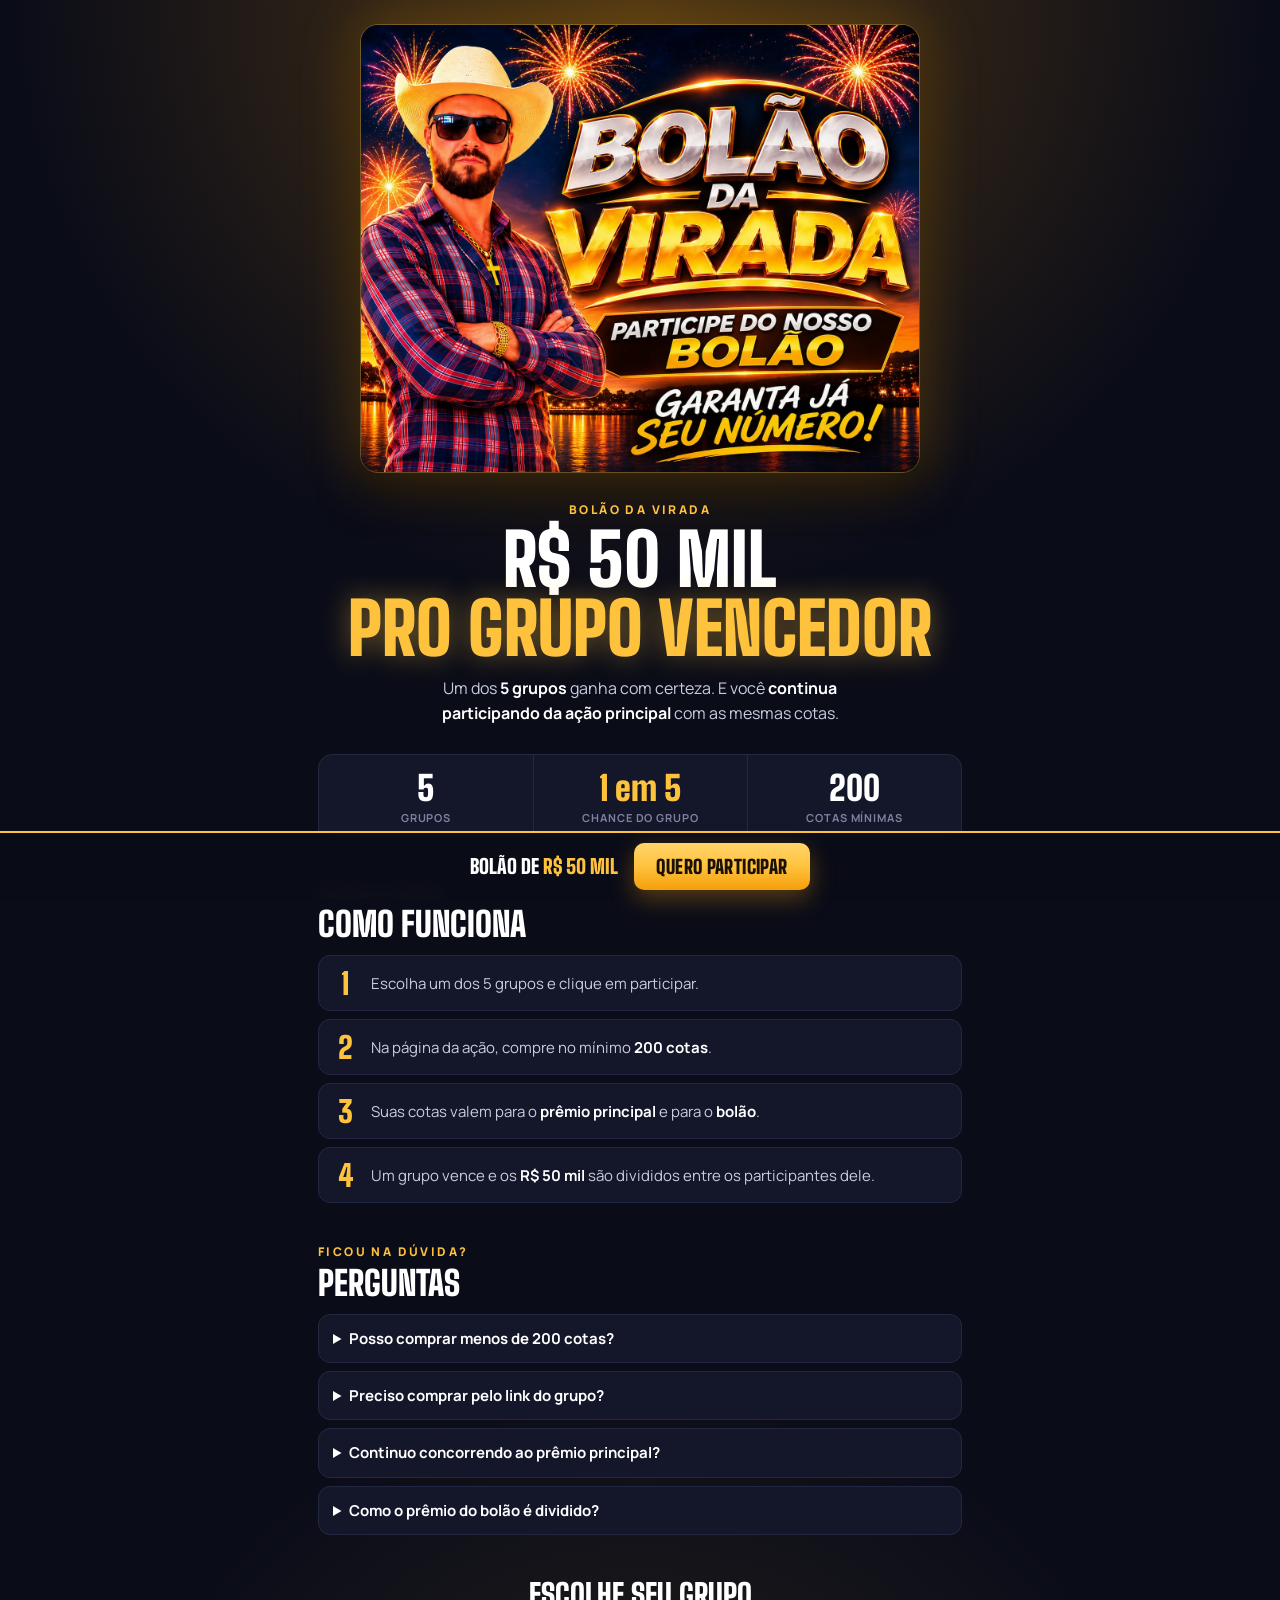
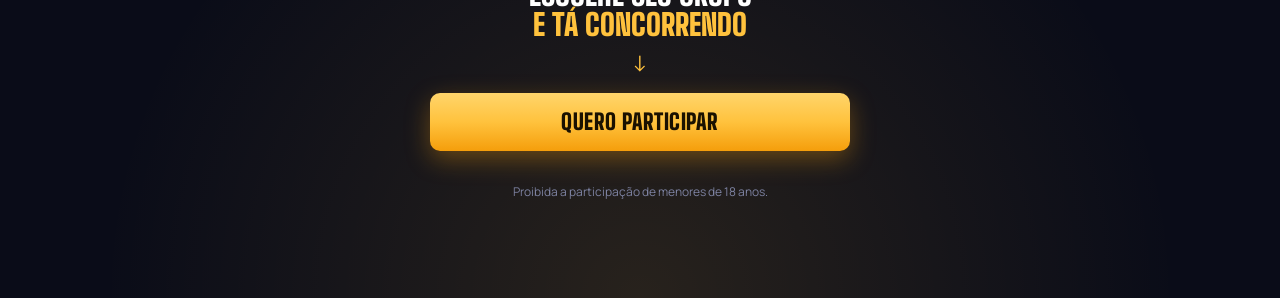
==== index.html @ 61e2e79c "Nova landing escura em tela cheia, estilo letreiro com brilho dourado" ====
<!DOCTYPE html>
<html lang="pt-BR">
<head>
  <meta charset="UTF-8" />
  <meta name="viewport" content="width=device-width, initial-scale=1.0" />
  <title>Bolão da Virada</title>
  <meta name="description" content="Compre 200 cotas pelo link do seu grupo e concorra também a R$ 50 mil. Um dos 5 grupos é vencedor garantido." />
  <meta property="og:title" content="Bolão da Virada" />
  <meta property="og:description" content="Concorra a R$ 50 mil no bolão. Um dos 5 grupos é vencedor garantido!" />
  <meta property="og:image" content="https://bolaotaigo.netlify.app/assets/banner.jpg?v=2" />
  <link rel="preconnect" href="https://fonts.googleapis.com" />
  <link rel="preconnect" href="https://fonts.gstatic.com" crossorigin />
  <link href="https://fonts.googleapis.com/css2?family=Big+Shoulders+Display:wght@800;900&family=Manrope:wght@400;600;700;800&display=swap" rel="stylesheet" />
  <link rel="stylesheet" href="assets/style.css?v=14" />
</head>
<body>
  <main class="pagina">
    <img class="banner" src="assets/banner.jpg?v=2" width="1402" height="1122"
         alt="Bolão da Virada: participe do nosso bolão. Garanta já seu número!" />

    <section class="chamada">
      <div class="kicker">Bolão da Virada</div>
      <h1 class="titulo">R$ 50 mil<br /><span class="ouro">pro grupo vencedor</span></h1>
      <p>Um dos <b>5 grupos</b> ganha com certeza. E você <b>continua participando da ação principal</b> com as mesmas cotas.</p>
    </section>

    <div class="numeros">
      <div class="numero"><strong>5</strong><span>grupos</span></div>
      <div class="numero"><strong class="ouro">1 em 5</strong><span>chance do grupo</span></div>
      <div class="numero"><strong>200</strong><span>cotas mínimas</span></div>
    </div>

    <section class="secao">
      <div class="kicker">Passo a passo</div>
      <h2>Como funciona</h2>
      <div class="passos">
        <div class="passo"><span class="n">1</span><span>Escolha um dos 5 grupos e clique em participar.</span></div>
        <div class="passo"><span class="n">2</span><span>Na página da ação, compre no mínimo <b>200 cotas</b>.</span></div>
        <div class="passo"><span class="n">3</span><span>Suas cotas valem para o <b>prêmio principal</b> e para o <b>bolão</b>.</span></div>
        <div class="passo"><span class="n">4</span><span>Um grupo vence e os <b>R$ 50 mil</b> são divididos entre os participantes dele.</span></div>
      </div>
    </section>

    <section class="secao">
      <div class="kicker">Ficou na dúvida?</div>
      <h2>Perguntas</h2>
      <div class="faq">
        <details>
          <summary>Posso comprar menos de 200 cotas?</summary>
          <p>Não. Para entrar no bolão, o pedido mínimo é de 200 cotas. Se quiser, pode comprar mais.</p>
        </details>
        <details>
          <summary>Preciso comprar pelo link do grupo?</summary>
          <p>Sim. É pelo link que a gente sabe de qual grupo você faz parte. Compras feitas por fora não entram no bolão.</p>
        </details>
        <details>
          <summary>Continuo concorrendo ao prêmio principal?</summary>
          <p>Sim. Suas cotas valem normalmente para o prêmio principal da ação. O bolão é um prêmio a mais.</p>
        </details>
        <details>
          <summary>Como o prêmio do bolão é dividido?</summary>
          <p>Os R$ 50 mil vão para o grupo vencedor e são divididos entre todos os participantes desse grupo.</p>
        </details>
      </div>
    </section>

    <div class="cta-texto">Escolhe seu grupo <span class="ouro">e tá concorrendo</span></div>
    <span class="seta">↓</span>
    <a class="btn" href="como-funciona.html">Quero participar</a>

    <p class="aviso">Proibida a participação de menores de 18 anos.</p>
  </main>

  <div class="barra">
    <div class="dentro">
      <span class="info">Bolão de <span class="ouro">R$ 50 mil</span></span>
      <a class="btn" href="como-funciona.html">Quero participar</a>
    </div>
  </div>
</body>
</html>
---- assets/style.css ----
/* Landing escura em tela cheia, com brilho dourado e títulos de letreiro */
:root {
  --fundo: #0a0c18;
  --painel: #131729;
  --painel-borda: #232842;
  --ouro: #ffc23d;
  --ouro-escuro: #f59e0b;
  --texto: #c9cce0;
  --branco: #fff;
  --cinza: #7d82a1;
  --largura: 680px;
}

* { box-sizing: border-box; margin: 0; padding: 0; }

html { background: var(--fundo); }
body {
  font-family: "Manrope", Arial, sans-serif;
  font-size: 15px;
  line-height: 1.55;
  color: var(--texto);
  min-height: 100vh;
  background:
    radial-gradient(ellipse 70% 45% at 50% 0%, rgba(245, 158, 11, 0.28), transparent 70%),
    radial-gradient(ellipse 60% 40% at 50% 100%, rgba(255, 194, 61, 0.12), transparent 70%),
    var(--fundo);
  padding-bottom: 96px;
}
body.sem-barra { padding-bottom: 32px; }

a { color: inherit; text-decoration: none; }
b, strong { color: var(--branco); font-weight: 700; }
.ouro { color: var(--ouro); }

.pagina { max-width: var(--largura); margin: 0 auto; padding: 24px 18px 0; }

/* Banner */
.banner {
  display: block;
  width: 100%;
  max-width: 560px;
  height: auto;
  margin: 0 auto;
  border-radius: 18px;
  border: 1px solid rgba(255, 194, 61, 0.35);
  box-shadow: 0 0 60px rgba(245, 158, 11, 0.3), 0 20px 40px rgba(0, 0, 0, 0.5);
}

/* Títulos de letreiro */
.chamada { text-align: center; margin-top: 28px; }
.kicker {
  font-size: 12px;
  font-weight: 800;
  letter-spacing: 0.2em;
  text-transform: uppercase;
  color: var(--ouro);
}
.titulo {
  font-family: "Big Shoulders Display", Impact, sans-serif;
  font-weight: 900;
  text-transform: uppercase;
  line-height: 0.95;
  color: var(--branco);
  font-size: clamp(44px, 11vw, 72px);
  margin-top: 6px;
}
.titulo .ouro { text-shadow: 0 0 28px rgba(255, 194, 61, 0.45); }
.chamada p { max-width: 460px; margin: 14px auto 0; font-size: 16px; }

/* Números */
.numeros {
  display: grid;
  grid-template-columns: repeat(3, 1fr);
  margin-top: 28px;
  background: var(--painel);
  border: 1px solid var(--painel-borda);
  border-radius: 14px;
}
.numero { padding: 16px 10px; text-align: center; }
.numero + .numero { border-left: 1px solid var(--painel-borda); }
.numero strong {
  display: block;
  font-family: "Big Shoulders Display", Impact, sans-serif;
  font-weight: 900;
  font-size: 34px;
  line-height: 1;
  color: var(--branco);
}
.numero strong.ouro { color: var(--ouro); }
.numero span { font-size: 11px; font-weight: 700; letter-spacing: 0.08em; text-transform: uppercase; color: var(--cinza); }

/* Seções */
.secao { margin-top: 40px; }
.secao h2 {
  font-family: "Big Shoulders Display", Impact, sans-serif;
  font-weight: 900;
  text-transform: uppercase;
  font-size: 34px;
  line-height: 1;
  color: var(--branco);
  margin: 4px 0 14px;
}

.passos { display: grid; gap: 8px; }
.passo {
  display: flex;
  gap: 14px;
  align-items: center;
  background: var(--painel);
  border: 1px solid var(--painel-borda);
  border-radius: 12px;
  padding: 12px 14px;
}
.passo .n {
  flex: none;
  font-family: "Big Shoulders Display", Impact, sans-serif;
  font-weight: 900;
  font-size: 30px;
  line-height: 1;
  color: var(--ouro);
  width: 24px;
  text-align: center;
}

.faq { display: grid; gap: 8px; }
.faq details { background: var(--painel); border: 1px solid var(--painel-borda); border-radius: 12px; }
.faq summary { cursor: pointer; padding: 12px 14px; font-weight: 700; color: var(--branco); }
.faq details p { padding: 0 14px 14px; }

/* Chamada para escolher o grupo */
.cta-texto {
  text-align: center;
  font-family: "Big Shoulders Display", Impact, sans-serif;
  font-weight: 900;
  text-transform: uppercase;
  font-size: 30px;
  line-height: 1;
  color: var(--branco);
  margin-top: 44px;
}
.cta-texto .ouro { display: block; }
.seta { display: block; text-align: center; color: var(--ouro); font-size: 22px; margin: 6px 0 14px; }

.btn {
  display: block;
  width: 100%;
  max-width: 420px;
  margin: 0 auto;
  text-align: center;
  background: linear-gradient(180deg, #ffd56b, var(--ouro) 50%, var(--ouro-escuro));
  color: #1a1100;
  font-family: "Big Shoulders Display", Impact, sans-serif;
  font-weight: 900;
  text-transform: uppercase;
  font-size: 22px;
  letter-spacing: 0.02em;
  padding: 12px 20px;
  border-radius: 10px;
  box-shadow: 0 8px 24px rgba(245, 158, 11, 0.35);
  transition: transform 0.15s;
}
.btn:hover { transform: translateY(-1px); }

.aviso { text-align: center; font-size: 12px; color: var(--cinza); margin-top: 32px; }

/* Barra fixa */
.barra {
  position: fixed;
  left: 0;
  right: 0;
  bottom: 0;
  z-index: 10;
  background: rgba(10, 12, 24, 0.95);
  border-top: 2px solid var(--ouro);
  backdrop-filter: blur(6px);
}
.barra .dentro {
  max-width: var(--largura);
  margin: 0 auto;
  padding: 10px 18px;
  display: flex;
  align-items: center;
  justify-content: center;
  gap: 16px;
}
.barra .info {
  font-family: "Big Shoulders Display", Impact, sans-serif;
  font-weight: 900;
  text-transform: uppercase;
  font-size: 20px;
  color: var(--branco);
  white-space: nowrap;
}
.barra .btn { width: auto; margin: 0; font-size: 19px; padding: 9px 22px; }

/* Grupos */
.grupos {
  display: grid;
  grid-template-columns: repeat(5, 1fr);
  gap: 10px;
  margin-top: 8px;
}
.grupo {
  display: flex;
  flex-direction: column;
  align-items: center;
  text-align: center;
  background: var(--painel);
  border: 1px solid var(--painel-borda);
  border-radius: 14px;
  padding: 16px 10px 12px;
  transition: border-color 0.15s, transform 0.15s;
}
.grupo:hover { border-color: var(--ouro); transform: translateY(-2px); }
.g-rotulo { font-size: 11px; font-weight: 800; letter-spacing: 0.18em; color: var(--cinza); }
.g-num {
  font-family: "Big Shoulders Display", Impact, sans-serif;
  font-weight: 900;
  font-size: 54px;
  line-height: 1;
  color: var(--ouro);
  text-shadow: 0 0 22px rgba(255, 194, 61, 0.35);
  margin: 2px 0 12px;
}
.g-cta {
  width: 100%;
  background: linear-gradient(180deg, #ffd56b, var(--ouro) 50%, var(--ouro-escuro));
  color: #1a1100;
  font-family: "Big Shoulders Display", Impact, sans-serif;
  font-weight: 900;
  text-transform: uppercase;
  font-size: 17px;
  padding: 6px;
  border-radius: 8px;
}
.grupo.pendente { opacity: 0.45; cursor: not-allowed; }
.grupo.pendente:hover { border-color: var(--painel-borda); transform: none; }
.grupo.pendente .g-cta { background: var(--painel-borda); color: var(--cinza); }

.voltar { display: block; text-align: center; margin-top: 24px; font-weight: 700; color: var(--texto); }
.voltar:hover { color: var(--branco); }

@media (max-width: 640px) {
  .grupos { grid-template-columns: 1fr 1fr; }
  .grupo:last-child:nth-child(odd) { grid-column: 1 / -1; }
  .barra .info { font-size: 16px; }
  .barra .btn { font-size: 17px; padding: 8px 16px; }
  .numero strong { font-size: 28px; }
}
@media (max-width: 380px) {
  .barra .info { display: none; }
  .barra .btn { width: 100%; }
}
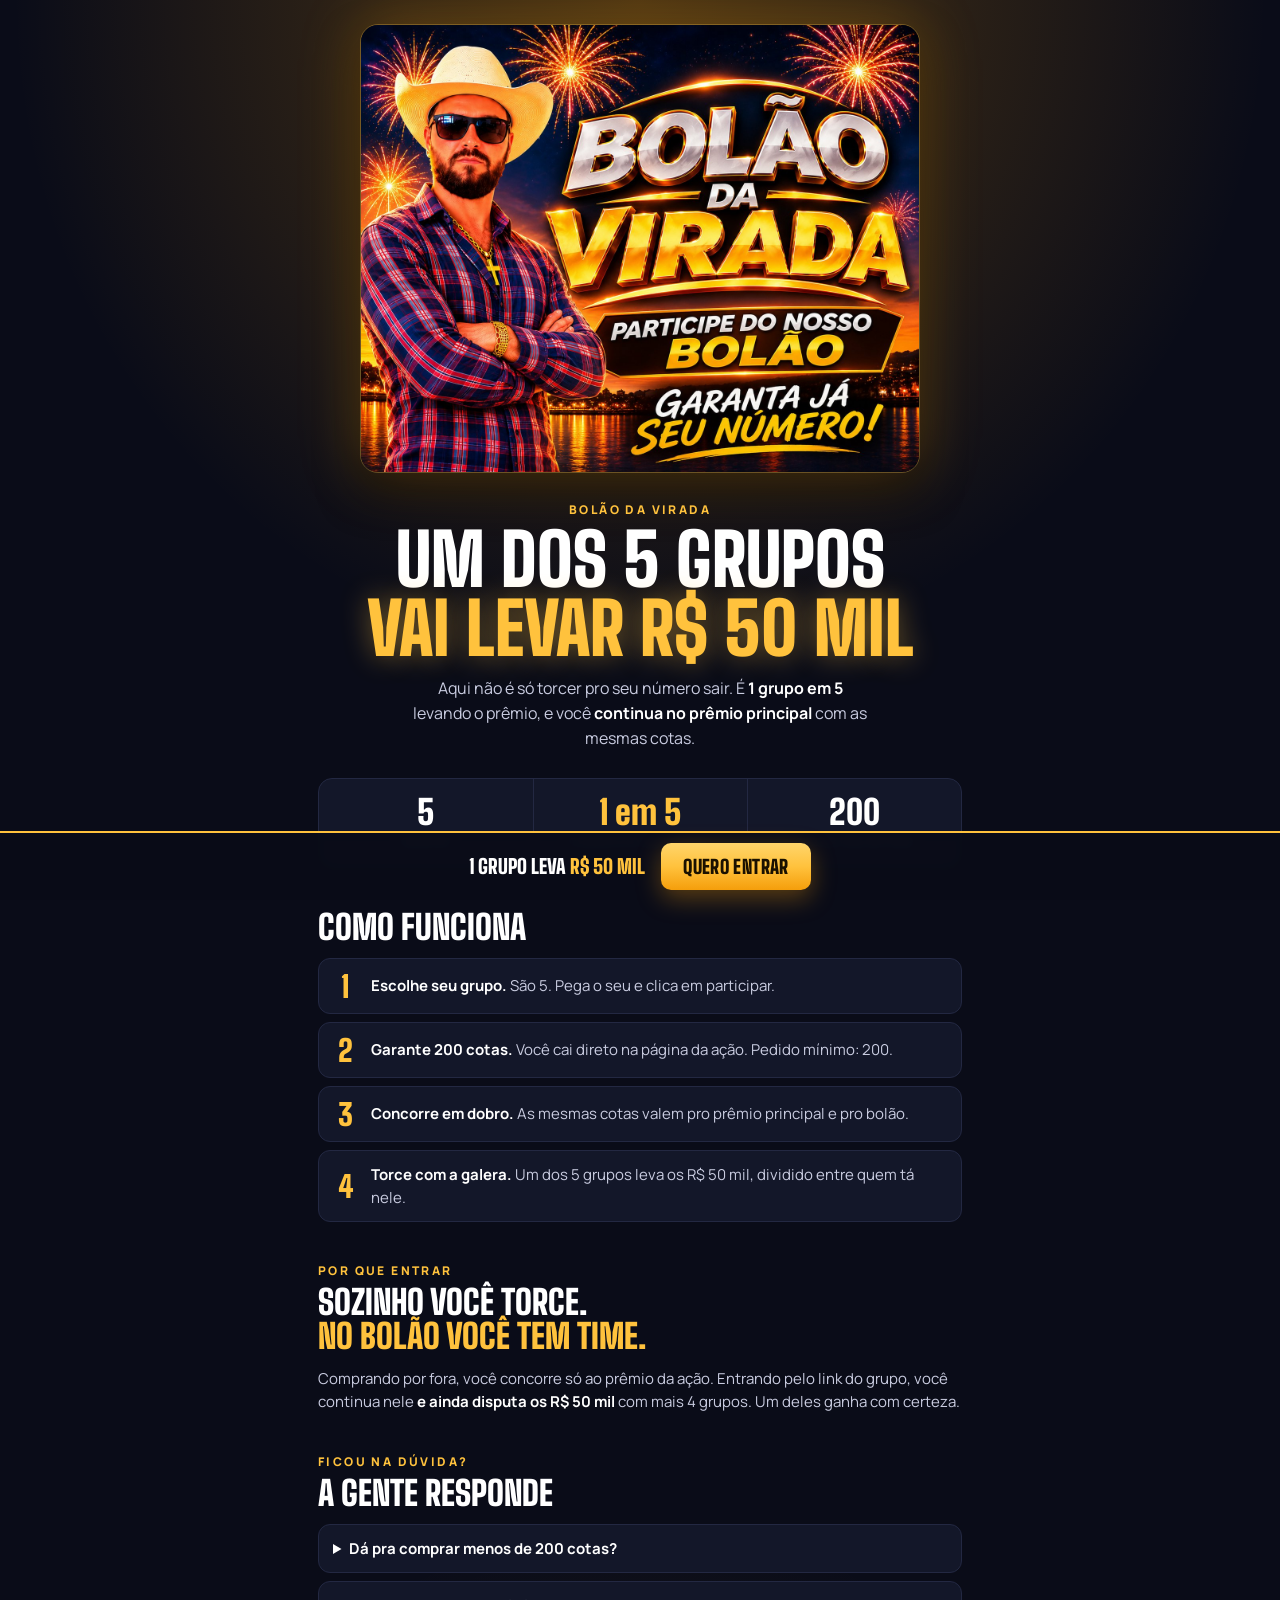
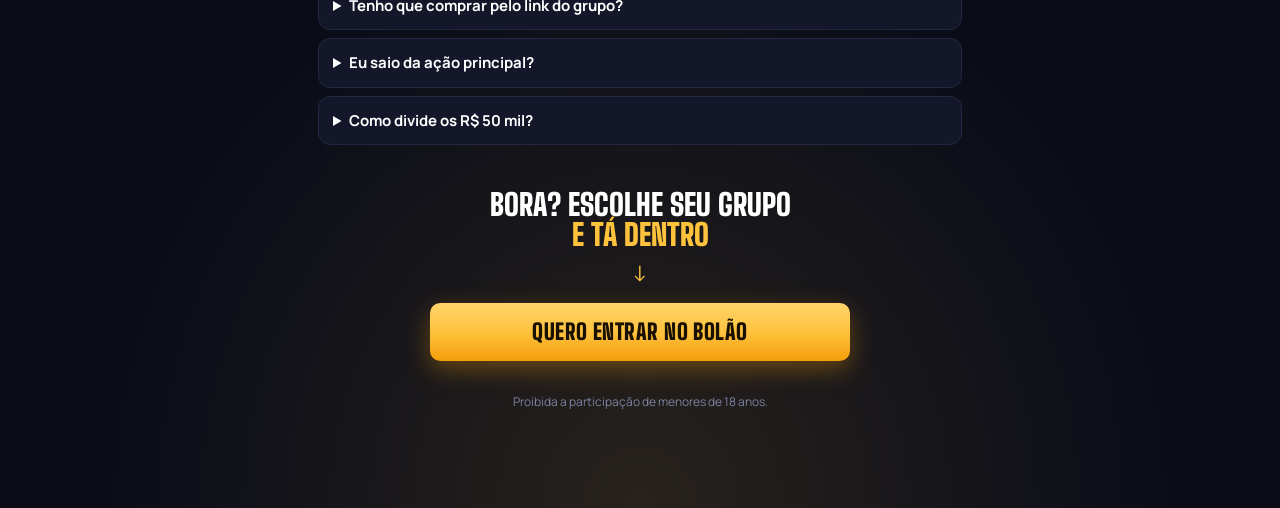
==== commit f446ddd1: "Repaginada nas copys" ====
--- a/index.html
+++ b/index.html
@@ -3,15 +3,15 @@
 <head>
   <meta charset="UTF-8" />
   <meta name="viewport" content="width=device-width, initial-scale=1.0" />
-  <title>Bolão da Virada</title>
-  <meta name="description" content="Compre 200 cotas pelo link do seu grupo e concorra também a R$ 50 mil. Um dos 5 grupos é vencedor garantido." />
-  <meta property="og:title" content="Bolão da Virada" />
-  <meta property="og:description" content="Concorra a R$ 50 mil no bolão. Um dos 5 grupos é vencedor garantido!" />
+  <title>Bolão da Virada | Um dos 5 grupos leva R$ 50 mil</title>
+  <meta name="description" content="Um dos 5 grupos vai levar R$ 50 mil. Escolhe o seu, garante 200 cotas e concorre em dobro." />
+  <meta property="og:title" content="Bolão da Virada: um dos 5 grupos leva R$ 50 mil" />
+  <meta property="og:description" content="Escolhe seu grupo, garante 200 cotas e concorre em dobro: prêmio principal + R$ 50 mil do bolão." />
   <meta property="og:image" content="https://bolaotaigo.netlify.app/assets/banner.jpg?v=2" />
   <link rel="preconnect" href="https://fonts.googleapis.com" />
   <link rel="preconnect" href="https://fonts.gstatic.com" crossorigin />
   <link href="https://fonts.googleapis.com/css2?family=Big+Shoulders+Display:wght@800;900&family=Manrope:wght@400;600;700;800&display=swap" rel="stylesheet" />
-  <link rel="stylesheet" href="assets/style.css?v=14" />
+  <link rel="stylesheet" href="assets/style.css?v=15" />
 </head>
 <body>
   <main class="pagina">
@@ -20,61 +20,66 @@
 
     <section class="chamada">
       <div class="kicker">Bolão da Virada</div>
-      <h1 class="titulo">R$ 50 mil<br /><span class="ouro">pro grupo vencedor</span></h1>
-      <p>Um dos <b>5 grupos</b> ganha com certeza. E você <b>continua participando da ação principal</b> com as mesmas cotas.</p>
+      <h1 class="titulo">Um dos 5 grupos<br /><span class="ouro">vai levar R$ 50 mil</span></h1>
+      <p>Aqui não é só torcer pro seu número sair. É <b>1 grupo em 5</b> levando o prêmio, e você <b>continua no prêmio principal</b> com as mesmas cotas.</p>
     </section>
 
     <div class="numeros">
       <div class="numero"><strong>5</strong><span>grupos</span></div>
-      <div class="numero"><strong class="ouro">1 em 5</strong><span>chance do grupo</span></div>
-      <div class="numero"><strong>200</strong><span>cotas mínimas</span></div>
+      <div class="numero"><strong class="ouro">1 em 5</strong><span>chance do seu grupo</span></div>
+      <div class="numero"><strong>200</strong><span>cotas pra entrar</span></div>
     </div>
 
     <section class="secao">
-      <div class="kicker">Passo a passo</div>
       <h2>Como funciona</h2>
       <div class="passos">
-        <div class="passo"><span class="n">1</span><span>Escolha um dos 5 grupos e clique em participar.</span></div>
-        <div class="passo"><span class="n">2</span><span>Na página da ação, compre no mínimo <b>200 cotas</b>.</span></div>
-        <div class="passo"><span class="n">3</span><span>Suas cotas valem para o <b>prêmio principal</b> e para o <b>bolão</b>.</span></div>
-        <div class="passo"><span class="n">4</span><span>Um grupo vence e os <b>R$ 50 mil</b> são divididos entre os participantes dele.</span></div>
+        <div class="passo"><span class="n">1</span><span><b>Escolhe seu grupo.</b> São 5. Pega o seu e clica em participar.</span></div>
+        <div class="passo"><span class="n">2</span><span><b>Garante 200 cotas.</b> Você cai direto na página da ação. Pedido mínimo: 200.</span></div>
+        <div class="passo"><span class="n">3</span><span><b>Concorre em dobro.</b> As mesmas cotas valem pro prêmio principal e pro bolão.</span></div>
+        <div class="passo"><span class="n">4</span><span><b>Torce com a galera.</b> Um dos 5 grupos leva os R$ 50 mil, dividido entre quem tá nele.</span></div>
       </div>
     </section>
 
     <section class="secao">
+      <div class="kicker">Por que entrar</div>
+      <h2>Sozinho você torce.<br /><span class="ouro">No bolão você tem time.</span></h2>
+      <p>Comprando por fora, você concorre só ao prêmio da ação. Entrando pelo link do grupo, você continua nele <b>e ainda disputa os R$ 50 mil</b> com mais 4 grupos. Um deles ganha com certeza.</p>
+    </section>
+
+    <section class="secao">
       <div class="kicker">Ficou na dúvida?</div>
-      <h2>Perguntas</h2>
+      <h2>A gente responde</h2>
       <div class="faq">
         <details>
-          <summary>Posso comprar menos de 200 cotas?</summary>
-          <p>Não. Para entrar no bolão, o pedido mínimo é de 200 cotas. Se quiser, pode comprar mais.</p>
+          <summary>Dá pra comprar menos de 200 cotas?</summary>
+          <p>Não. 200 é o mínimo pra entrar no bolão. Se quiser mais chance na ação principal, pode comprar mais.</p>
         </details>
         <details>
-          <summary>Preciso comprar pelo link do grupo?</summary>
-          <p>Sim. É pelo link que a gente sabe de qual grupo você faz parte. Compras feitas por fora não entram no bolão.</p>
+          <summary>Tenho que comprar pelo link do grupo?</summary>
+          <p>Tem. É o link que coloca você no grupo. Comprou por fora, ficou fora do bolão.</p>
         </details>
         <details>
-          <summary>Continuo concorrendo ao prêmio principal?</summary>
-          <p>Sim. Suas cotas valem normalmente para o prêmio principal da ação. O bolão é um prêmio a mais.</p>
+          <summary>Eu saio da ação principal?</summary>
+          <p>De jeito nenhum. Suas cotas continuam valendo normal pro prêmio principal. O bolão é prêmio extra.</p>
         </details>
         <details>
-          <summary>Como o prêmio do bolão é dividido?</summary>
-          <p>Os R$ 50 mil vão para o grupo vencedor e são divididos entre todos os participantes desse grupo.</p>
+          <summary>Como divide os R$ 50 mil?</summary>
+          <p>O grupo que ganhar divide o prêmio entre todos os participantes dele.</p>
         </details>
       </div>
     </section>
 
-    <div class="cta-texto">Escolhe seu grupo <span class="ouro">e tá concorrendo</span></div>
+    <div class="cta-texto">Bora? Escolhe seu grupo <span class="ouro">e tá dentro</span></div>
     <span class="seta">↓</span>
-    <a class="btn" href="como-funciona.html">Quero participar</a>
+    <a class="btn" href="como-funciona.html">Quero entrar no bolão</a>
 
     <p class="aviso">Proibida a participação de menores de 18 anos.</p>
   </main>
 
   <div class="barra">
     <div class="dentro">
-      <span class="info">Bolão de <span class="ouro">R$ 50 mil</span></span>
-      <a class="btn" href="como-funciona.html">Quero participar</a>
+      <span class="info">1 grupo leva <span class="ouro">R$ 50 mil</span></span>
+      <a class="btn" href="como-funciona.html">Quero entrar</a>
     </div>
   </div>
 </body>
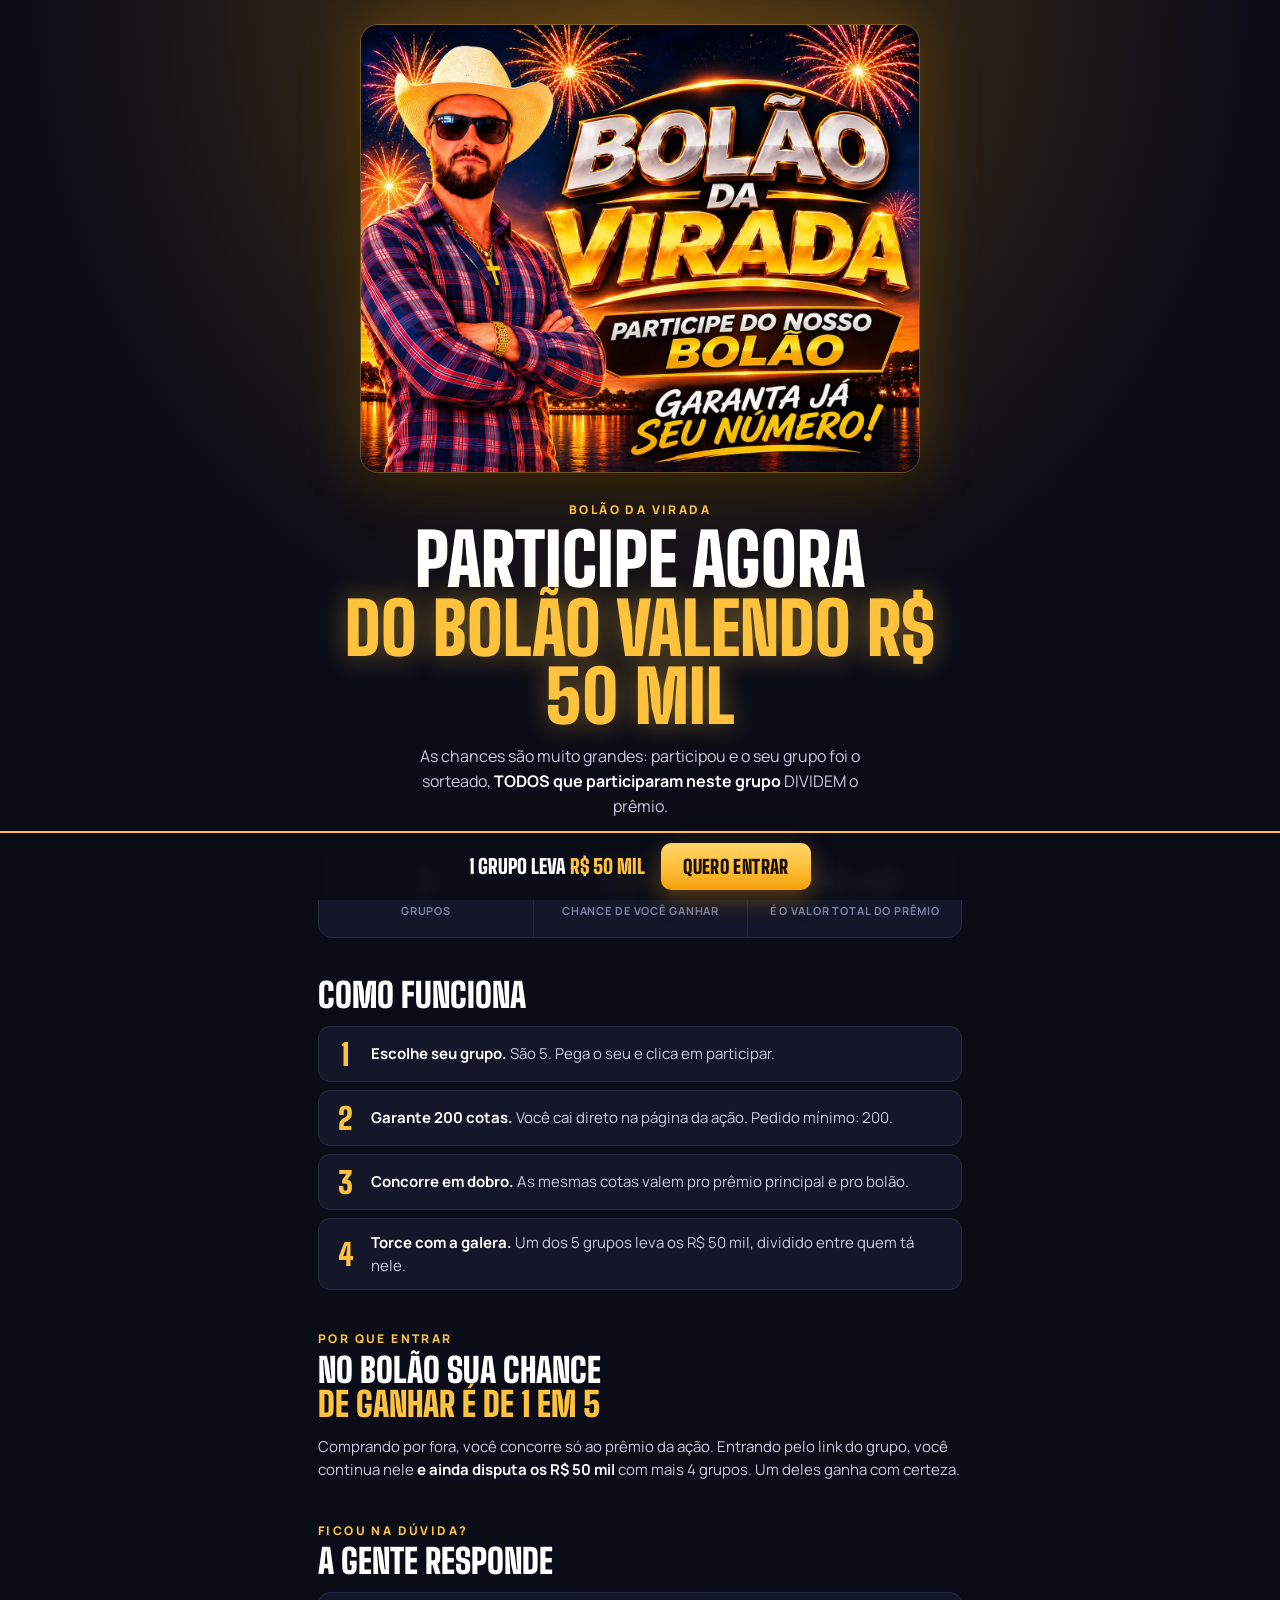
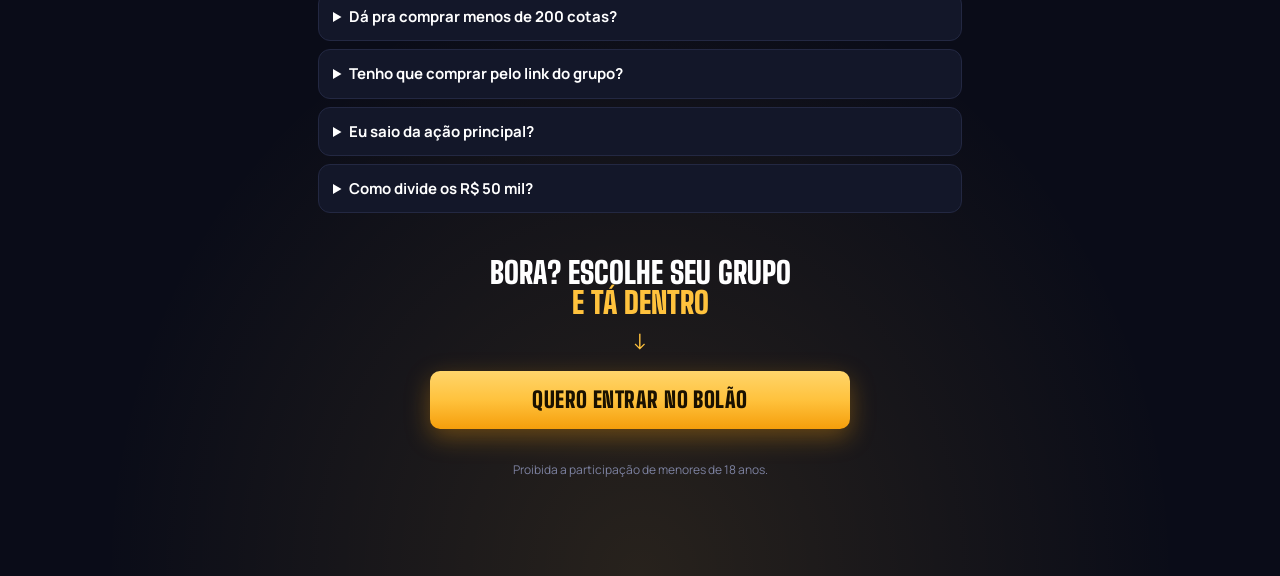
==== commit 40ed9367: "Aplica textos ajustados pelo inspecionar" ====
--- a/index.html
+++ b/index.html
@@ -20,14 +20,14 @@
 
     <section class="chamada">
       <div class="kicker">Bolão da Virada</div>
-      <h1 class="titulo">Um dos 5 grupos<br /><span class="ouro">vai levar R$ 50 mil</span></h1>
-      <p>Aqui não é só torcer pro seu número sair. É <b>1 grupo em 5</b> levando o prêmio, e você <b>continua no prêmio principal</b> com as mesmas cotas.</p>
+      <h1 class="titulo">Participe agora<br /><span class="ouro">do bolão valendo R$ 50 mil</span></h1>
+      <p>As chances são muito grandes: participou e o seu grupo foi o sorteado, <b>TODOS que participaram neste grupo</b> DIVIDEM o prêmio.</p>
     </section>
 
     <div class="numeros">
       <div class="numero"><strong>5</strong><span>grupos</span></div>
-      <div class="numero"><strong class="ouro">1 em 5</strong><span>chance do seu grupo</span></div>
-      <div class="numero"><strong>200</strong><span>cotas pra entrar</span></div>
+      <div class="numero"><strong class="ouro">1 em 5</strong><span>chance de você ganhar</span></div>
+      <div class="numero"><strong>50 mil</strong><span>é o valor total do prêmio</span></div>
     </div>
 
     <section class="secao">
@@ -42,7 +42,7 @@
 
     <section class="secao">
       <div class="kicker">Por que entrar</div>
-      <h2>Sozinho você torce.<br /><span class="ouro">No bolão você tem time.</span></h2>
+      <h2>No bolão sua chance<br /><span class="ouro">de ganhar é de 1 em 5</span></h2>
       <p>Comprando por fora, você concorre só ao prêmio da ação. Entrando pelo link do grupo, você continua nele <b>e ainda disputa os R$ 50 mil</b> com mais 4 grupos. Um deles ganha com certeza.</p>
     </section>
 
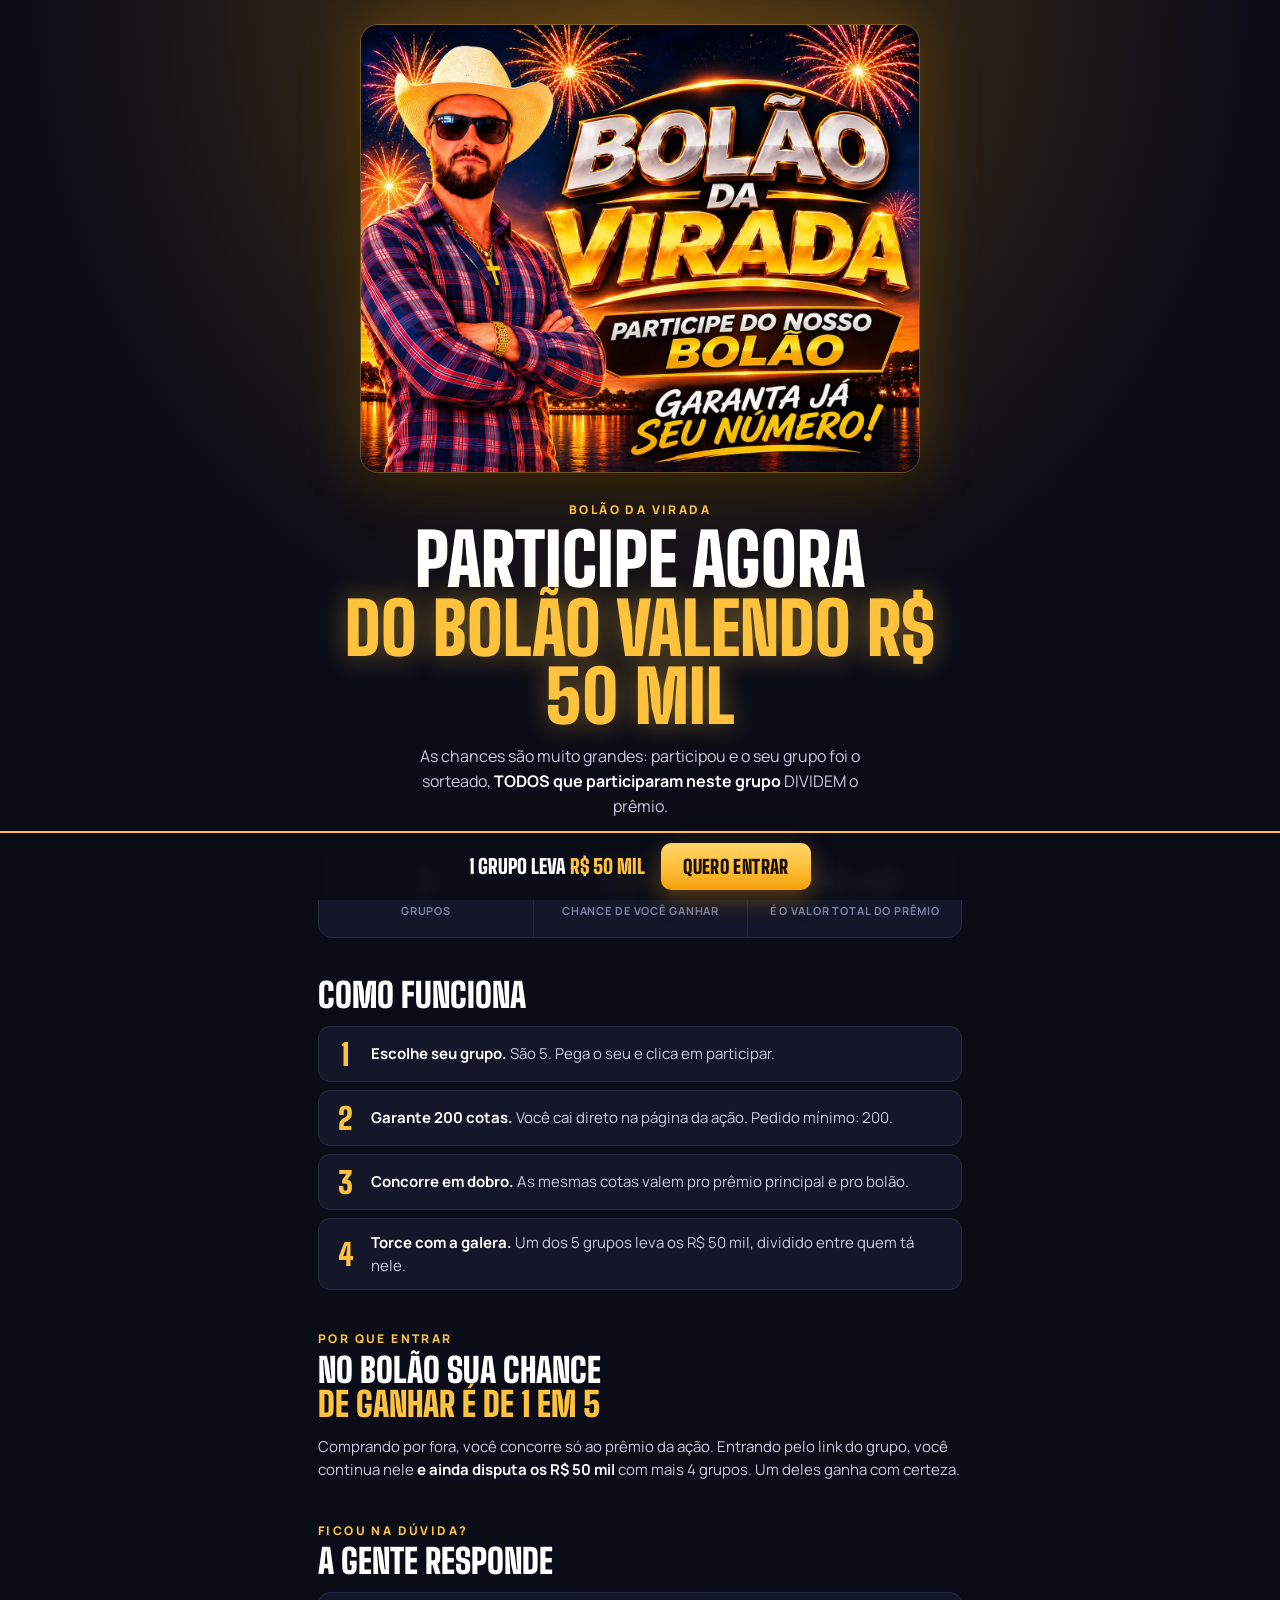
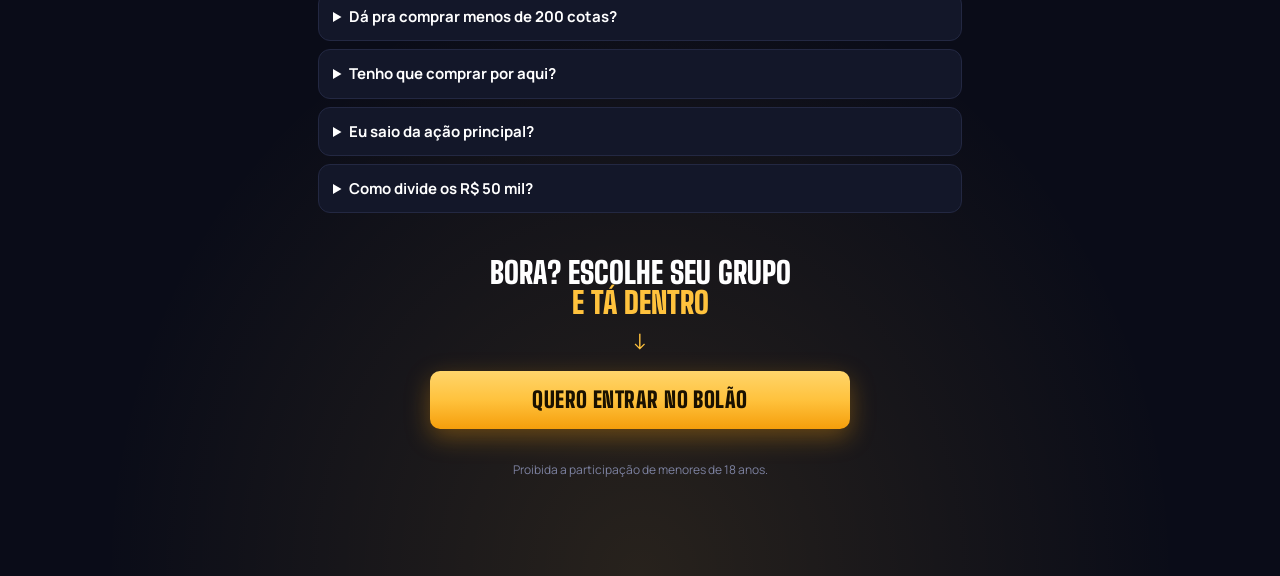
==== commit 85c95c86: "Ajusta dúvida sobre comprar pelo site" ====
--- a/index.html
+++ b/index.html
@@ -55,8 +55,8 @@
           <p>Não. 200 é o mínimo pra entrar no bolão. Se quiser mais chance na ação principal, pode comprar mais.</p>
         </details>
         <details>
-          <summary>Tenho que comprar pelo link do grupo?</summary>
-          <p>Tem. É o link que coloca você no grupo. Comprou por fora, ficou fora do bolão.</p>
+          <summary>Tenho que comprar por aqui?</summary>
+          <p>Tem. Só entra no bolão quem escolhe o grupo aqui no site e compra pelo botão dele. Se comprar direto na página da ação, sem passar por aqui, você concorre só ao prêmio principal e fica fora do bolão.</p>
         </details>
         <details>
           <summary>Eu saio da ação principal?</summary>
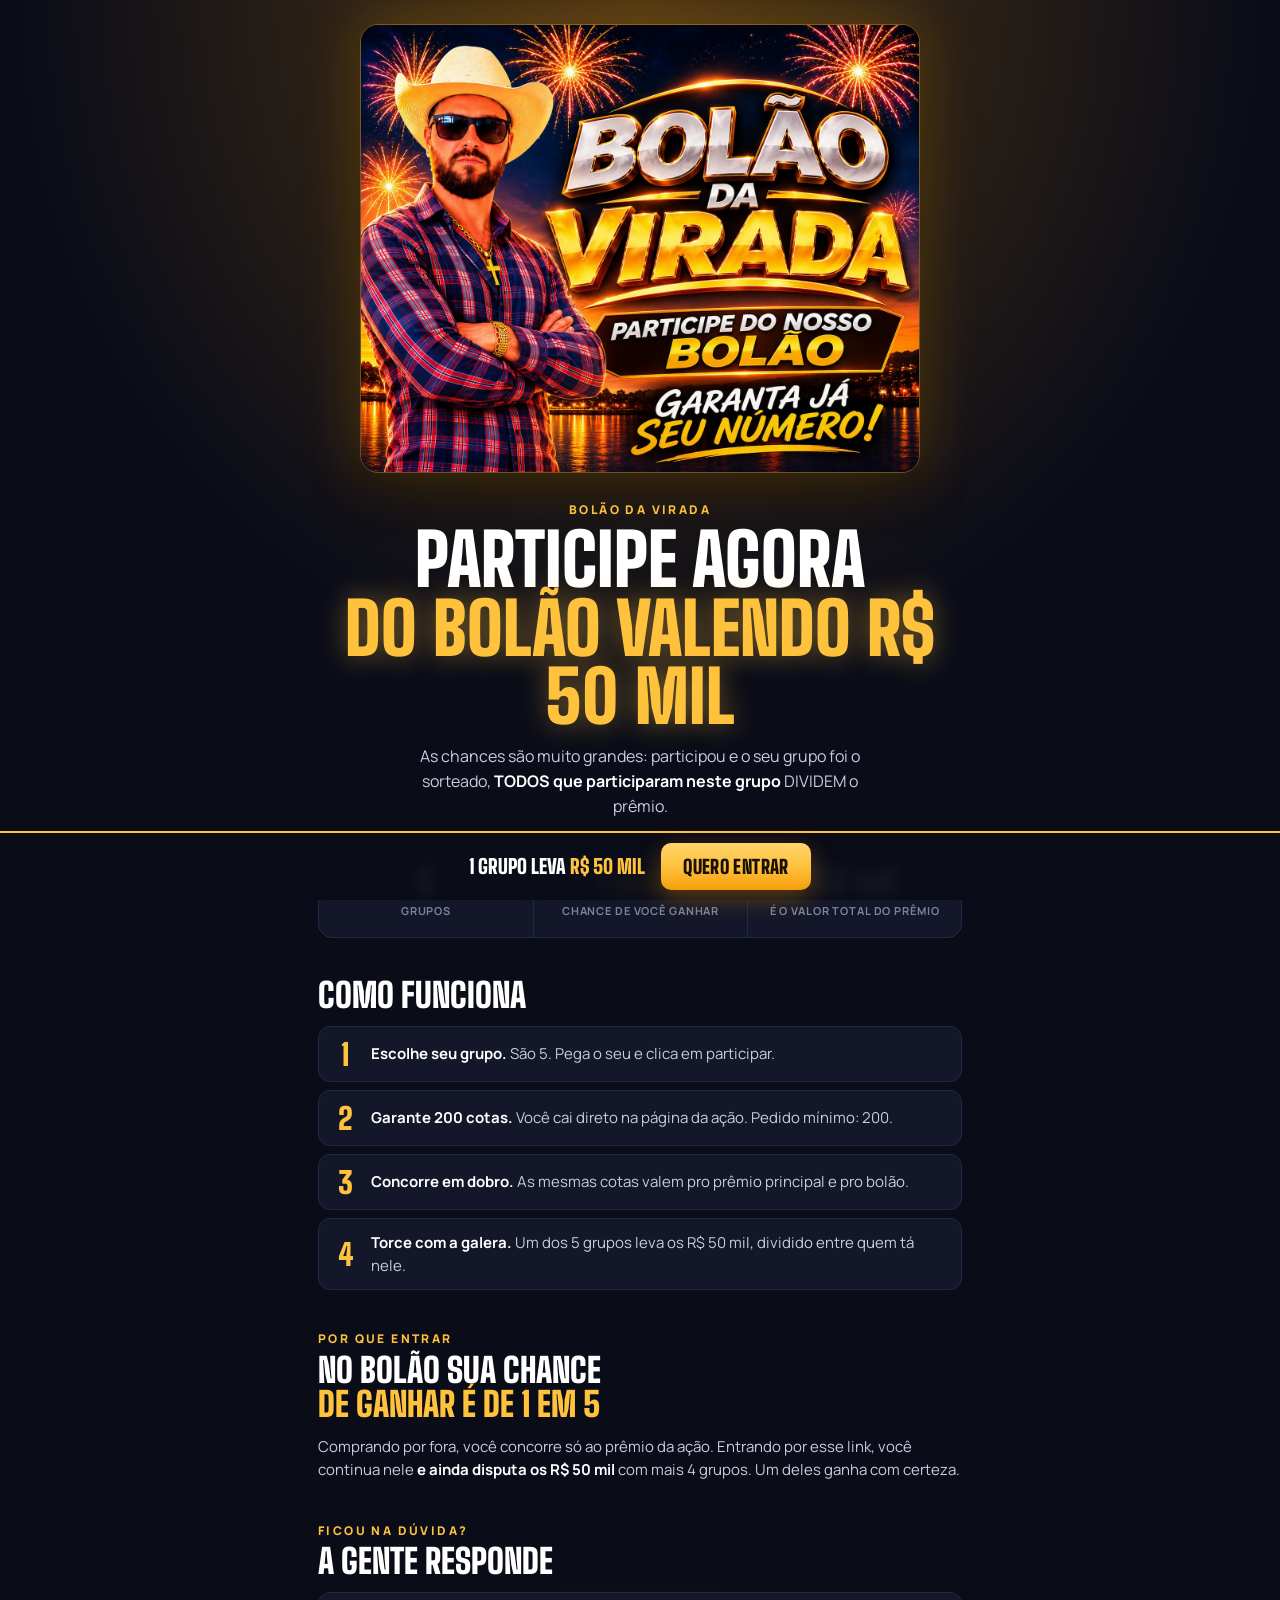
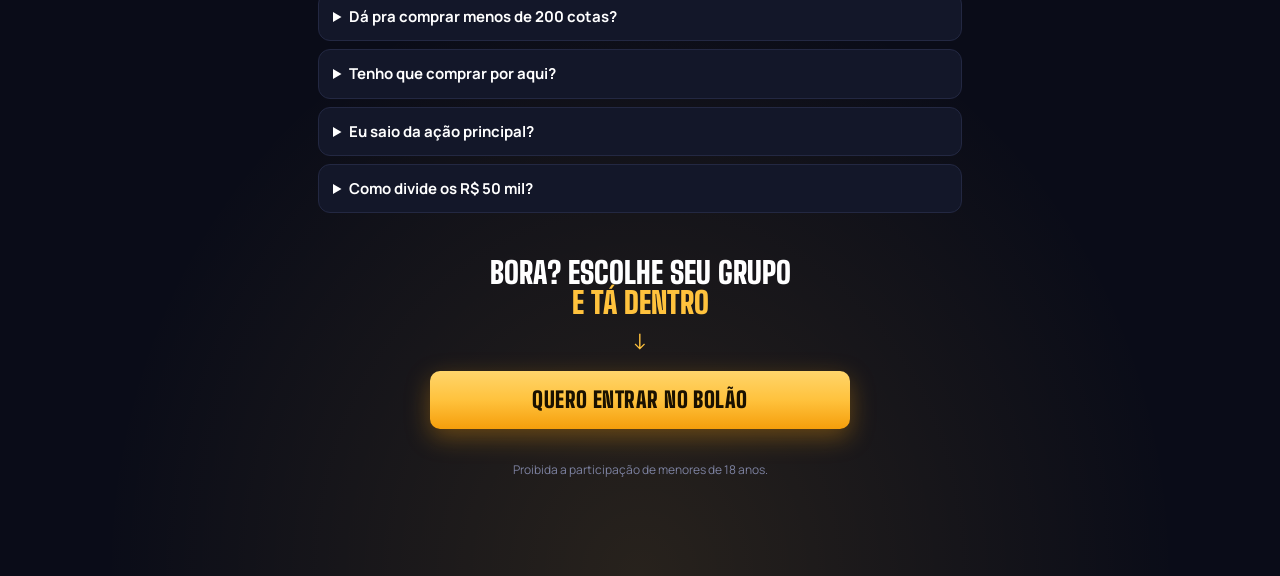
==== commit 8ead4a0a: "Ajusta frase da seção por que entrar" ====
--- a/index.html
+++ b/index.html
@@ -43,7 +43,7 @@
     <section class="secao">
       <div class="kicker">Por que entrar</div>
       <h2>No bolão sua chance<br /><span class="ouro">de ganhar é de 1 em 5</span></h2>
-      <p>Comprando por fora, você concorre só ao prêmio da ação. Entrando pelo link do grupo, você continua nele <b>e ainda disputa os R$ 50 mil</b> com mais 4 grupos. Um deles ganha com certeza.</p>
+      <p>Comprando por fora, você concorre só ao prêmio da ação. Entrando por esse link, você continua nele <b>e ainda disputa os R$ 50 mil</b> com mais 4 grupos. Um deles ganha com certeza.</p>
     </section>
 
     <section class="secao">
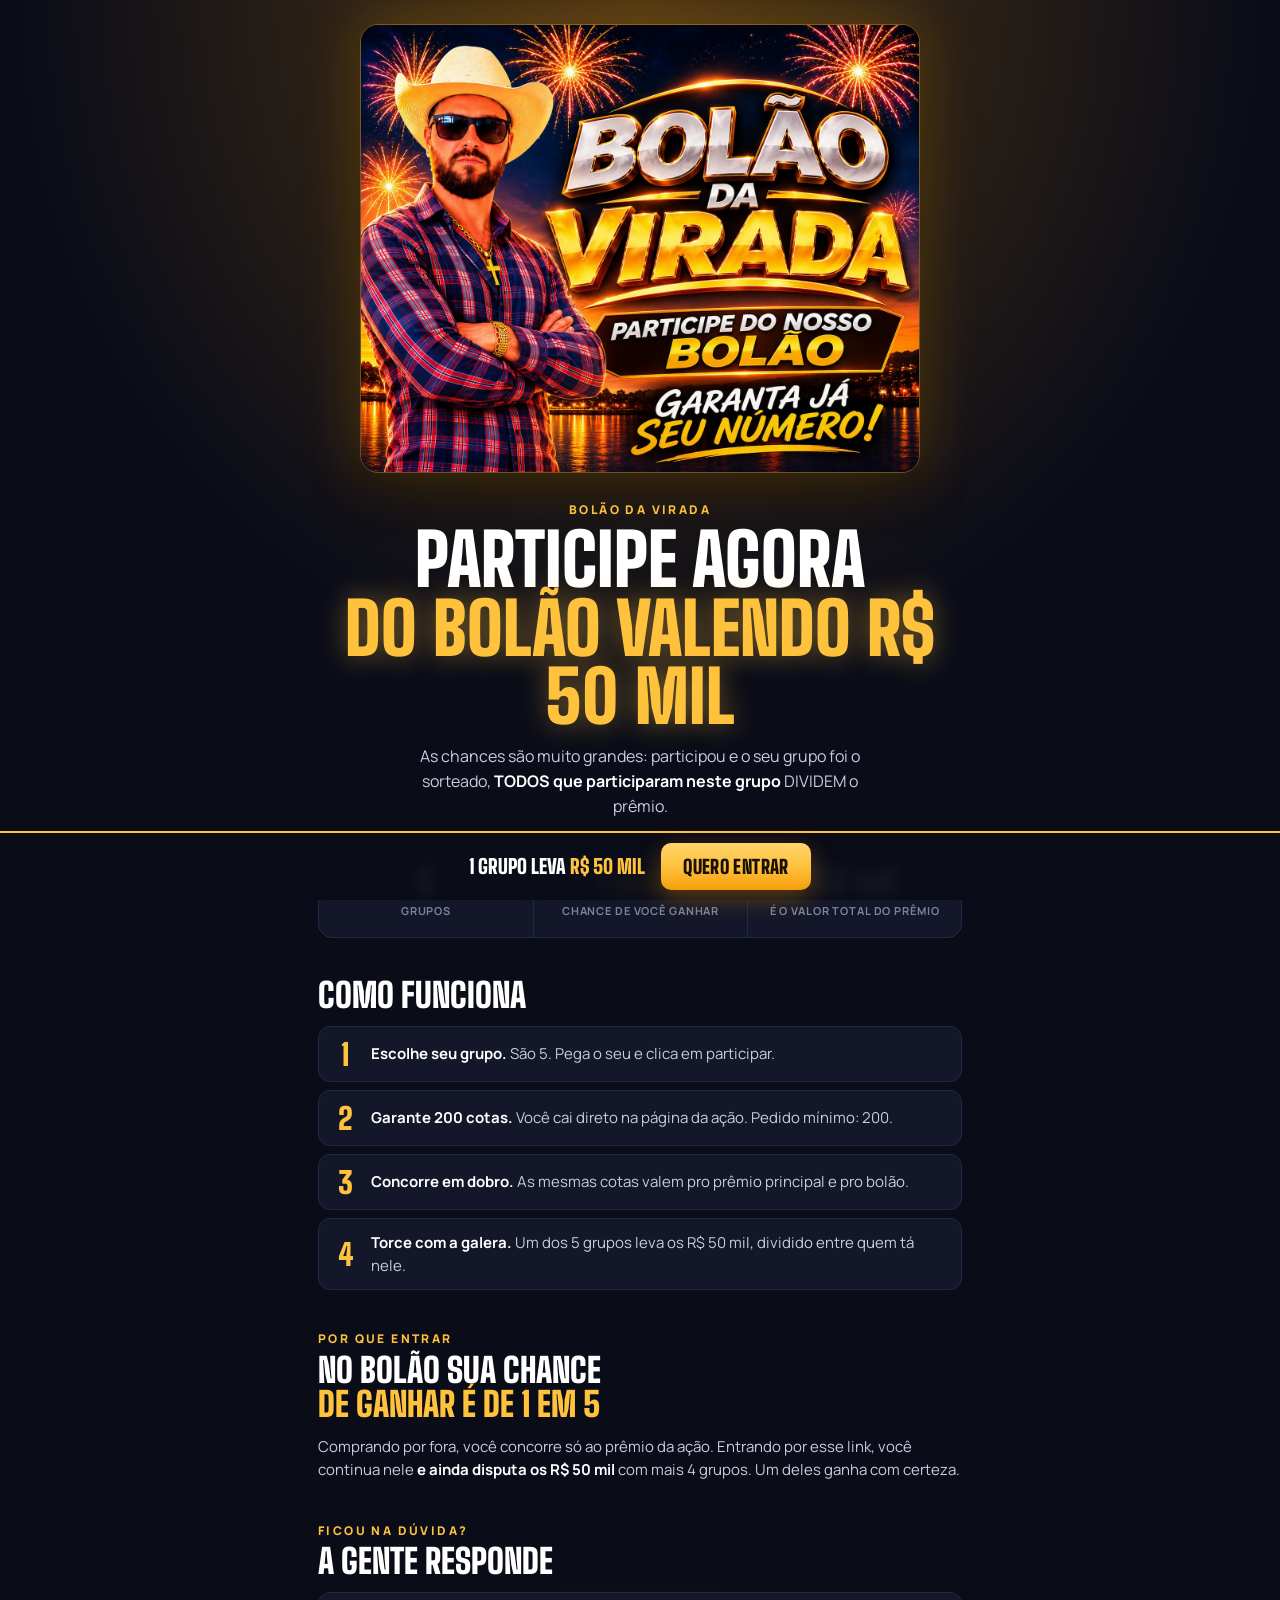
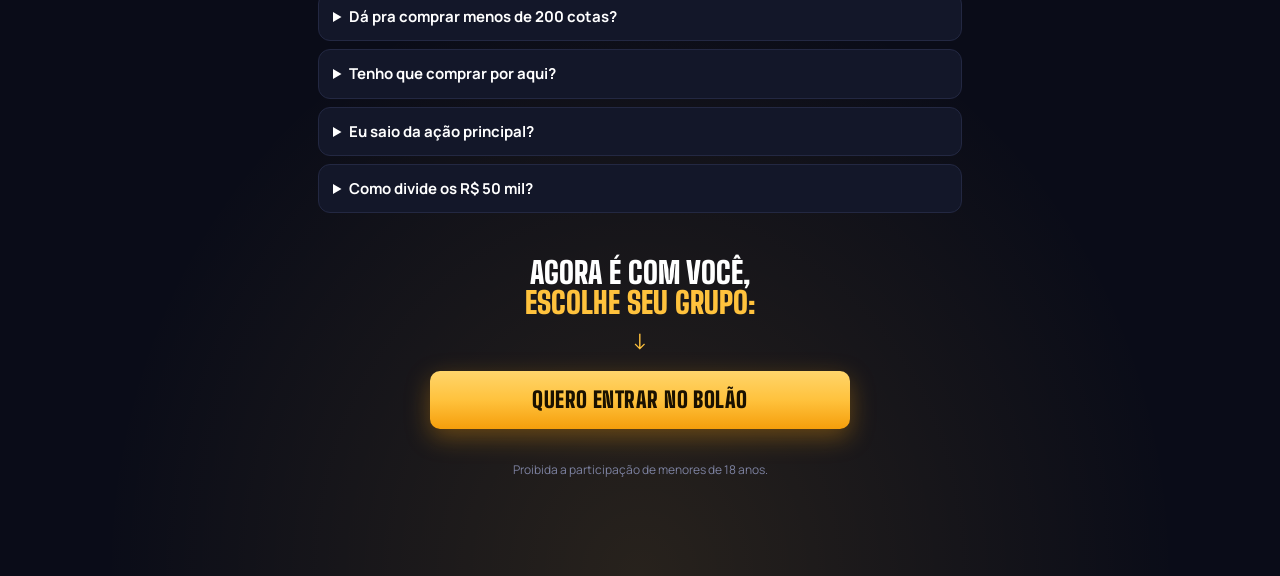
==== commit c612a796: "Troca frase final da landing" ====
--- a/index.html
+++ b/index.html
@@ -7,7 +7,7 @@
   <meta name="description" content="Um dos 5 grupos vai levar R$ 50 mil. Escolhe o seu, garante 200 cotas e concorre em dobro." />
   <meta property="og:title" content="Bolão da Virada: um dos 5 grupos leva R$ 50 mil" />
   <meta property="og:description" content="Escolhe seu grupo, garante 200 cotas e concorre em dobro: prêmio principal + R$ 50 mil do bolão." />
-  <meta property="og:image" content="https://bolaotaigo.netlify.app/assets/banner.jpg?v=2" />
+  <meta property="og:image" content="https://bolao-da-virada.erickferreiramarchetti.workers.dev/assets/banner.jpg?v=2" />
   <link rel="preconnect" href="https://fonts.googleapis.com" />
   <link rel="preconnect" href="https://fonts.gstatic.com" crossorigin />
   <link href="https://fonts.googleapis.com/css2?family=Big+Shoulders+Display:wght@800;900&family=Manrope:wght@400;600;700;800&display=swap" rel="stylesheet" />
@@ -69,7 +69,7 @@
       </div>
     </section>
 
-    <div class="cta-texto">Bora? Escolhe seu grupo <span class="ouro">e tá dentro</span></div>
+    <div class="cta-texto">Agora é com você, <span class="ouro">escolhe seu grupo:</span></div>
     <span class="seta">↓</span>
     <a class="btn" href="como-funciona.html">Quero entrar no bolão</a>
 
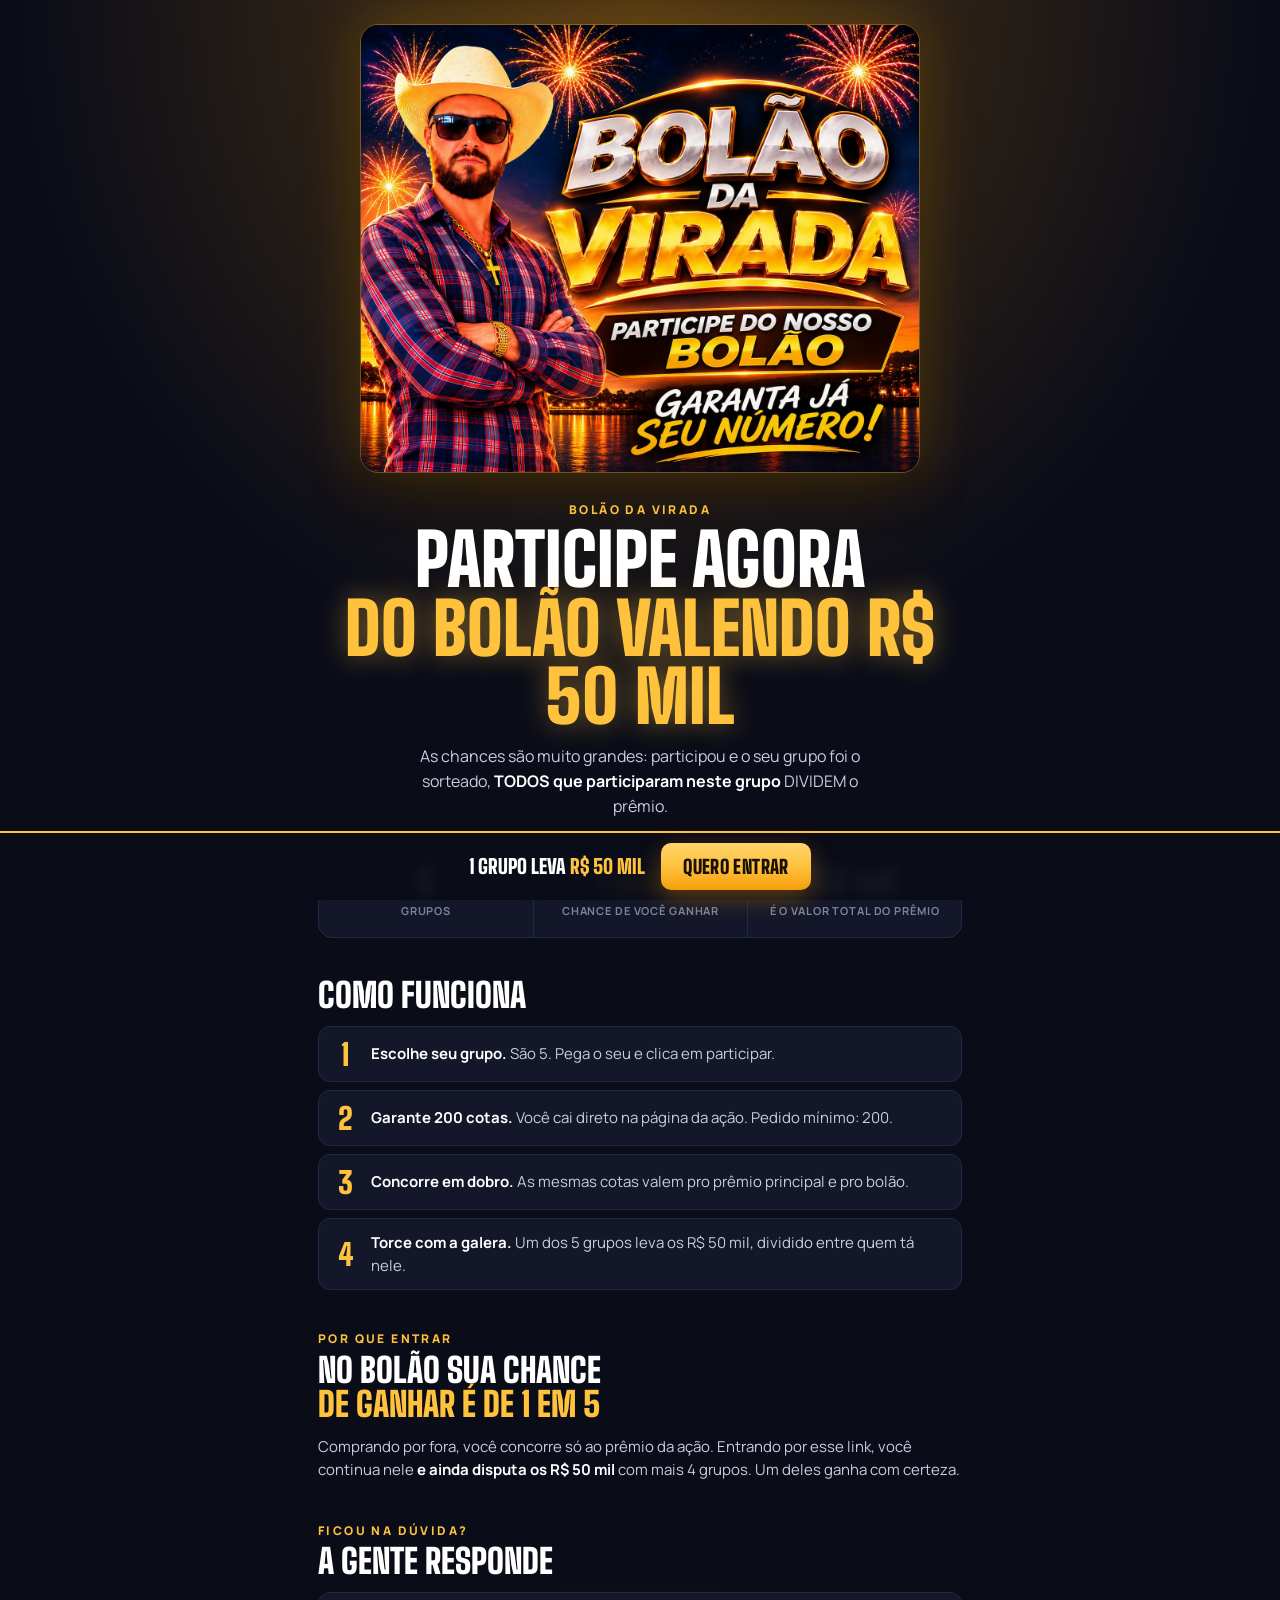
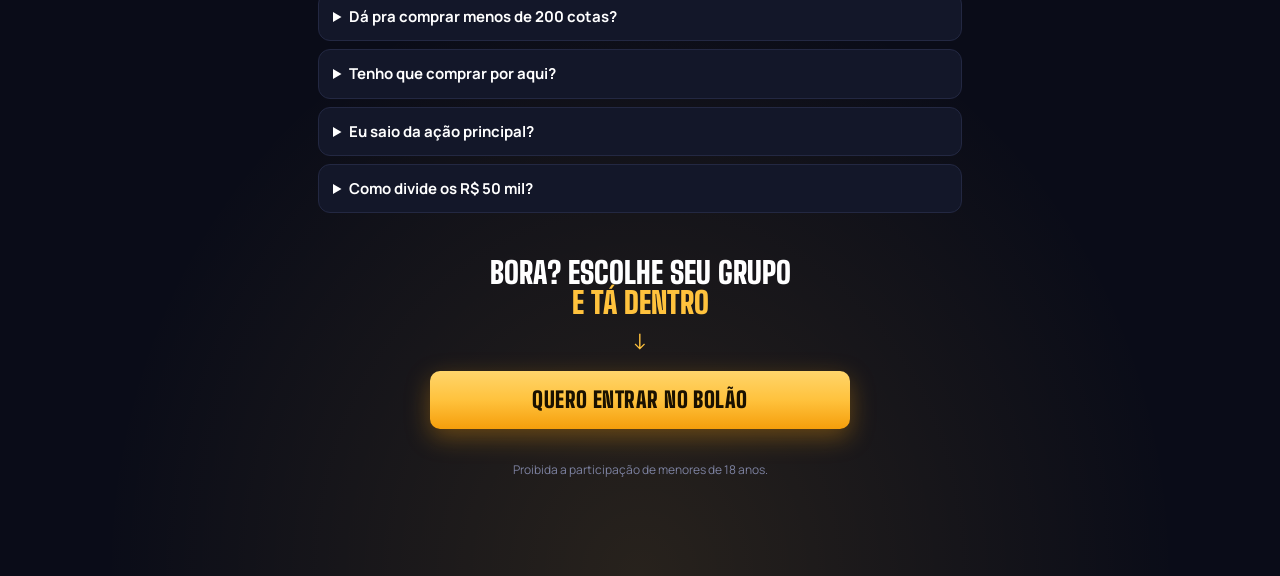
==== commit bfa2609b: "Volta frase acima do botão da landing" ====
--- a/index.html
+++ b/index.html
@@ -69,7 +69,7 @@
       </div>
     </section>
 
-    <div class="cta-texto">Agora é com você, <span class="ouro">escolhe seu grupo:</span></div>
+    <div class="cta-texto">Bora? Escolhe seu grupo <span class="ouro">e tá dentro</span></div>
     <span class="seta">↓</span>
     <a class="btn" href="como-funciona.html">Quero entrar no bolão</a>
 
